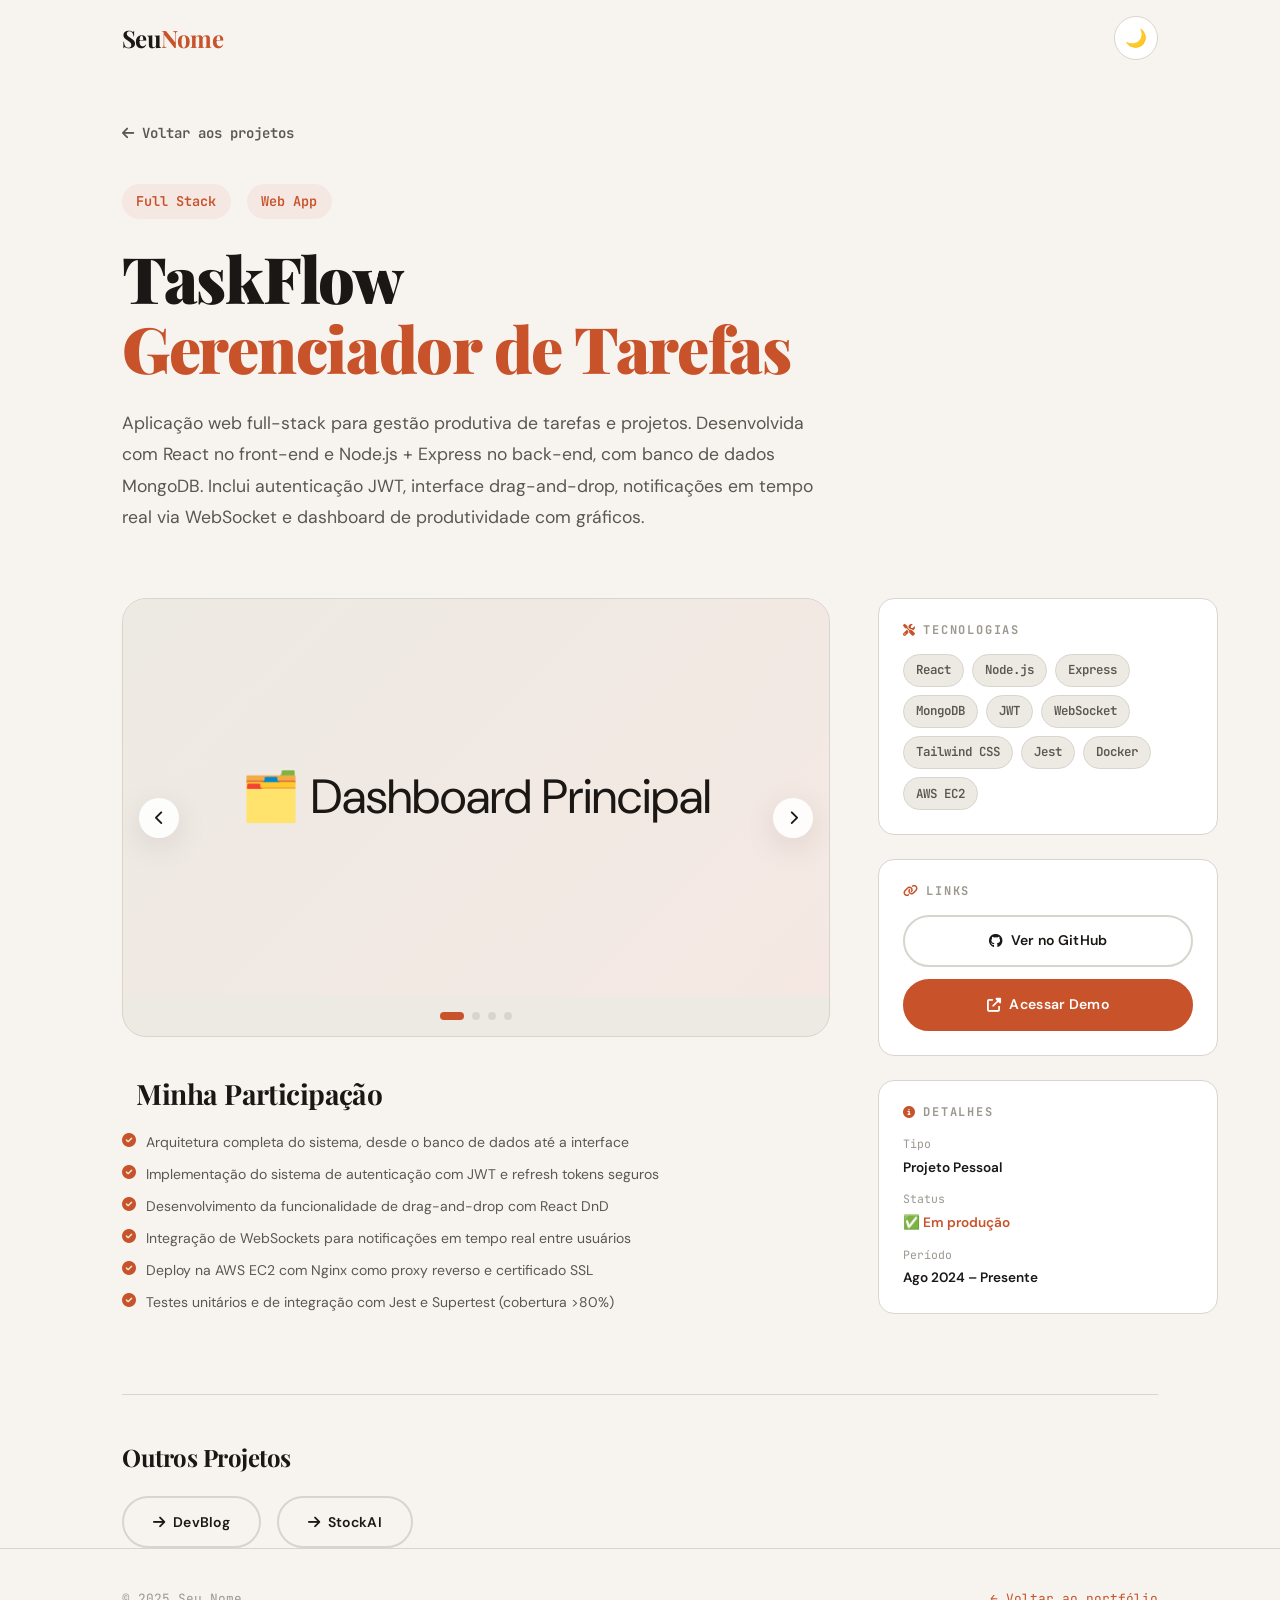
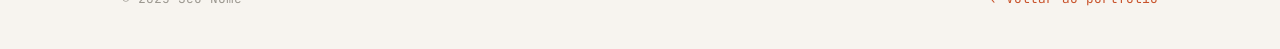
==== projeto1.html @ 556196b5 "Insert File" ====
<!DOCTYPE html>
<html lang="pt-BR" data-theme="light">
<head>
  <meta charset="UTF-8" />
  <meta name="viewport" content="width=device-width, initial-scale=1.0" />
  <title>TaskFlow | Seu Nome</title>
  <meta name="description" content="TaskFlow — gerenciador de tarefas full-stack com React e Node.js" />

  <link rel="icon" href="data:image/svg+xml,<svg xmlns='http://www.w3.org/2000/svg' viewBox='0 0 100 100'><text y='.9em' font-size='90'>👨‍💻</text></svg>" />
  <link rel="manifest" href="manifest.json" />
  <meta name="theme-color" content="#C8522A" />

  <link rel="preconnect" href="https://fonts.googleapis.com" />
  <link rel="preconnect" href="https://fonts.gstatic.com" crossorigin />
  <link href="https://fonts.googleapis.com/css2?family=Playfair+Display:wght@400;700;900&family=DM+Sans:wght@300;400;500;600&family=JetBrains+Mono:wght@400;500&display=swap" rel="stylesheet" />
  <link rel="stylesheet" href="https://cdnjs.cloudflare.com/ajax/libs/font-awesome/6.5.0/css/all.min.css" />
  <link rel="stylesheet" href="css/style.css" />
</head>
<body>

  <!-- HEADER -->
  <header class="site-header" role="banner">
    <div class="container">
      <div class="header-inner">
        <a href="index.html" class="logo">Seu<span>Nome</span></a>
        <div class="header-controls">
          <button class="theme-toggle" id="theme-toggle" aria-label="Alternar tema">🌙</button>
        </div>
      </div>
    </div>
  </header>

  <main>
    <div class="project-page">
      <div class="container">

        <!-- BACK -->
        <a href="index.html#projetos" class="back-btn">
          <i class="fas fa-arrow-left"></i> Voltar aos projetos
        </a>

        <!-- HERO PROJETO -->
        <div class="project-hero reveal">
          <div class="project-meta">
            <span class="project-tag" style="font-size:0.85rem;padding:0.4rem 0.9rem;">Full Stack</span>
            <span class="project-tag" style="font-size:0.85rem;padding:0.4rem 0.9rem;">Web App</span>
          </div>
          <h1 class="project-page-title">TaskFlow<br /><span style="color:var(--accent)">Gerenciador de Tarefas</span></h1>
          <p class="project-description">
            Aplicação web full-stack para gestão produtiva de tarefas e projetos. Desenvolvida com React no front-end e Node.js + Express no back-end, com banco de dados MongoDB. Inclui autenticação JWT, interface drag-and-drop, notificações em tempo real via WebSocket e dashboard de produtividade com gráficos.
          </p>
        </div>

        <!-- CONTENT LAYOUT -->
        <div class="project-content">

          <div class="project-main">

            <!-- CAROUSEL DE SCREENSHOTS -->
            <div class="carousel reveal" aria-label="Screenshots do projeto">
              <div class="carousel-track">
                <div class="carousel-slide">🗂️ Dashboard Principal</div>
                <div class="carousel-slide" style="background:linear-gradient(135deg,#1C1A18,#2A1F1A);">📋 Lista de Tarefas</div>
                <div class="carousel-slide" style="background:linear-gradient(135deg,#F0EDE8,#F5E8E3);">📊 Relatórios</div>
                <div class="carousel-slide" style="background:linear-gradient(135deg,#121010,#221F1C);">👤 Perfil do Usuário</div>
              </div>

              <button class="carousel-btn prev" aria-label="Slide anterior">
                <i class="fas fa-chevron-left"></i>
              </button>
              <button class="carousel-btn next" aria-label="Próximo slide">
                <i class="fas fa-chevron-right"></i>
              </button>
              <div class="carousel-dots" aria-label="Navegação de slides"></div>
            </div>

            <!-- MINHA PARTICIPAÇÃO -->
            <div class="reveal reveal-delay-1">
              <h2 style="font-family:var(--font-display);font-size:1.75rem;margin-bottom:1.25rem;">
                <i class="fas fa-user-code" style="color:var(--accent);margin-right:0.5rem;"></i>
                Minha Participação
              </h2>
              <ul class="participation-list">
                <li class="participation-item">
                  <i class="fas fa-check-circle"></i>
                  Arquitetura completa do sistema, desde o banco de dados até a interface
                </li>
                <li class="participation-item">
                  <i class="fas fa-check-circle"></i>
                  Implementação do sistema de autenticação com JWT e refresh tokens seguros
                </li>
                <li class="participation-item">
                  <i class="fas fa-check-circle"></i>
                  Desenvolvimento da funcionalidade de drag-and-drop com React DnD
                </li>
                <li class="participation-item">
                  <i class="fas fa-check-circle"></i>
                  Integração de WebSockets para notificações em tempo real entre usuários
                </li>
                <li class="participation-item">
                  <i class="fas fa-check-circle"></i>
                  Deploy na AWS EC2 com Nginx como proxy reverso e certificado SSL
                </li>
                <li class="participation-item">
                  <i class="fas fa-check-circle"></i>
                  Testes unitários e de integração com Jest e Supertest (cobertura >80%)
                </li>
              </ul>
            </div>

          </div>

          <!-- SIDEBAR -->
          <aside class="project-sidebar">

            <div class="sidebar-card reveal reveal-delay-1">
              <h3><i class="fas fa-tools" style="margin-right:0.4rem;color:var(--accent);"></i>Tecnologias</h3>
              <div class="tech-badges">
                <span class="tech-badge">React</span>
                <span class="tech-badge">Node.js</span>
                <span class="tech-badge">Express</span>
                <span class="tech-badge">MongoDB</span>
                <span class="tech-badge">JWT</span>
                <span class="tech-badge">WebSocket</span>
                <span class="tech-badge">Tailwind CSS</span>
                <span class="tech-badge">Jest</span>
                <span class="tech-badge">Docker</span>
                <span class="tech-badge">AWS EC2</span>
              </div>
            </div>

            <div class="sidebar-card reveal reveal-delay-2">
              <h3><i class="fas fa-link" style="margin-right:0.4rem;color:var(--accent);"></i>Links</h3>
              <div class="project-action-links">
                <a href="https://github.com/seuusername/taskflow" target="_blank" rel="noopener" class="btn btn-outline" style="justify-content:center;">
                  <i class="fab fa-github"></i> Ver no GitHub
                </a>
                <a href="https://taskflow-demo.vercel.app" target="_blank" rel="noopener" class="btn btn-primary" style="justify-content:center;">
                  <i class="fas fa-external-link-alt"></i> Acessar Demo
                </a>
              </div>
            </div>

            <div class="sidebar-card reveal reveal-delay-3">
              <h3><i class="fas fa-info-circle" style="margin-right:0.4rem;color:var(--accent);"></i>Detalhes</h3>
              <div style="display:flex;flex-direction:column;gap:0.75rem;">
                <div style="font-size:0.85rem;">
                  <span style="color:var(--text-muted);font-family:var(--font-mono);display:block;font-size:0.72rem;margin-bottom:0.2rem;">Tipo</span>
                  <span style="font-weight:600;">Projeto Pessoal</span>
                </div>
                <div style="font-size:0.85rem;">
                  <span style="color:var(--text-muted);font-family:var(--font-mono);display:block;font-size:0.72rem;margin-bottom:0.2rem;">Status</span>
                  <span style="font-weight:600;color:var(--accent);">✅ Em produção</span>
                </div>
                <div style="font-size:0.85rem;">
                  <span style="color:var(--text-muted);font-family:var(--font-mono);display:block;font-size:0.72rem;margin-bottom:0.2rem;">Período</span>
                  <span style="font-weight:600;">Ago 2024 – Presente</span>
                </div>
              </div>
            </div>

          </aside>

        </div>

        <!-- OUTROS PROJETOS -->
        <div style="margin-top:5rem;padding-top:3rem;border-top:1px solid var(--border);" class="reveal">
          <h2 style="font-family:var(--font-display);font-size:1.5rem;margin-bottom:1.5rem;">Outros Projetos</h2>
          <div style="display:flex;gap:1rem;flex-wrap:wrap;">
            <a href="projeto2.html" class="btn btn-outline">
              <i class="fas fa-arrow-right"></i> DevBlog
            </a>
            <a href="projeto3.html" class="btn btn-outline">
              <i class="fas fa-arrow-right"></i> StockAI
            </a>
          </div>
        </div>

      </div>
    </div>
  </main>

  <footer class="site-footer">
    <div class="container">
      <div class="footer-inner">
        <p class="footer-copy">© 2025 Seu Nome</p>
        <a href="index.html" class="footer-copy" style="color:var(--accent);">← Voltar ao portfólio</a>
      </div>
    </div>
  </footer>

  <button class="scroll-top" id="scroll-top" aria-label="Voltar ao topo">
    <i class="fas fa-arrow-up"></i>
  </button>

  <script src="js/main.js"></script>
</body>
</html>
---- css/style.css ----
/* ============================================
   PORTFOLIO - CSS3 PURO - SEM FRAMEWORKS
   ============================================ */

/* --- GOOGLE FONTS --- */
@import url('https://fonts.googleapis.com/css2?family=Playfair+Display:wght@400;700;900&family=DM+Sans:wght@300;400;500;600&family=JetBrains+Mono:wght@400;500&display=swap');

/* --- CSS CUSTOM PROPERTIES --- */
:root {
  /* Light Mode */
  --bg-primary: #F7F4EF;
  --bg-secondary: #EDEAE3;
  --bg-card: #FFFFFF;
  --text-primary: #1A1714;
  --text-secondary: #5C5650;
  --text-muted: #9C9890;
  --accent: #C8522A;
  --accent-light: #E8734A;
  --accent-ultra-light: #F5E8E3;
  --border: #D8D4CE;
  --shadow-sm: 0 2px 8px rgba(26,23,20,0.06);
  --shadow-md: 0 8px 32px rgba(26,23,20,0.10);
  --shadow-lg: 0 24px 64px rgba(26,23,20,0.14);

  /* Typography */
  --font-display: 'Playfair Display', Georgia, serif;
  --font-body: 'DM Sans', system-ui, sans-serif;
  --font-mono: 'JetBrains Mono', 'Courier New', monospace;

  /* Spacing */
  --space-xs: 0.5rem;
  --space-sm: 1rem;
  --space-md: 2rem;
  --space-lg: 4rem;
  --space-xl: 8rem;

  /* Radius */
  --radius-sm: 8px;
  --radius-md: 16px;
  --radius-lg: 24px;
  --radius-full: 9999px;

  /* Transitions */
  --transition-fast: 150ms cubic-bezier(0.4, 0, 0.2, 1);
  --transition-mid: 300ms cubic-bezier(0.4, 0, 0.2, 1);
  --transition-slow: 600ms cubic-bezier(0.4, 0, 0.2, 1);
}

/* --- DARK MODE --- */
[data-theme="dark"] {
  --bg-primary: #121010;
  --bg-secondary: #1C1A18;
  --bg-card: #221F1C;
  --text-primary: #F0EDE8;
  --text-secondary: #A8A49E;
  --text-muted: #686460;
  --accent: #E8734A;
  --accent-light: #F09070;
  --accent-ultra-light: #2A1F1A;
  --border: #302C28;
  --shadow-sm: 0 2px 8px rgba(0,0,0,0.3);
  --shadow-md: 0 8px 32px rgba(0,0,0,0.4);
  --shadow-lg: 0 24px 64px rgba(0,0,0,0.5);
}

/* --- RESET --- */
*, *::before, *::after {
  box-sizing: border-box;
  margin: 0;
  padding: 0;
}

html {
  scroll-behavior: smooth;
  font-size: 16px;
}

body {
  font-family: var(--font-body);
  background-color: var(--bg-primary);
  color: var(--text-primary);
  line-height: 1.6;
  transition: background-color var(--transition-mid), color var(--transition-mid);
  overflow-x: hidden;
}

img {
  max-width: 100%;
  height: auto;
  display: block;
}

a {
  color: inherit;
  text-decoration: none;
}

ul { list-style: none; }

/* --- TYPOGRAPHY --- */
h1, h2, h3, h4 {
  font-family: var(--font-display);
  line-height: 1.2;
  letter-spacing: -0.02em;
}

/* --- LAYOUT UTILITIES --- */
.container {
  width: 100%;
  max-width: 1100px;
  margin: 0 auto;
  padding: 0 var(--space-md);
}

.section {
  padding: var(--space-xl) 0;
}

/* --- SCROLL REVEAL ANIMATION --- */
.reveal {
  opacity: 0;
  transform: translateY(40px);
  transition: opacity 0.7s cubic-bezier(0.4,0,0.2,1), transform 0.7s cubic-bezier(0.4,0,0.2,1);
}
.reveal.visible {
  opacity: 1;
  transform: translateY(0);
}
.reveal-delay-1 { transition-delay: 0.1s; }
.reveal-delay-2 { transition-delay: 0.2s; }
.reveal-delay-3 { transition-delay: 0.3s; }
.reveal-delay-4 { transition-delay: 0.4s; }

/* ============================================
   HEADER / NAV
   ============================================ */
.site-header {
  position: fixed;
  top: 0;
  left: 0;
  right: 0;
  z-index: 1000;
  padding: 1rem 0;
  transition: all var(--transition-mid);
}

.site-header.scrolled {
  background: var(--bg-primary);
  border-bottom: 1px solid var(--border);
  box-shadow: var(--shadow-sm);
}

.header-inner {
  display: flex;
  align-items: center;
  justify-content: space-between;
}

.logo {
  font-family: var(--font-display);
  font-size: clamp(1.2rem, 3vw, 1.5rem);
  font-weight: 700;
  color: var(--text-primary);
  letter-spacing: -0.03em;
}

.logo span {
  color: var(--accent);
}

.nav-links {
  display: flex;
  gap: 2rem;
  align-items: center;
}

.nav-links a {
  font-size: 0.875rem;
  font-weight: 500;
  color: var(--text-secondary);
  letter-spacing: 0.05em;
  text-transform: uppercase;
  transition: color var(--transition-fast);
  position: relative;
}

.nav-links a::after {
  content: '';
  position: absolute;
  bottom: -4px;
  left: 0;
  width: 0;
  height: 2px;
  background: var(--accent);
  transition: width var(--transition-mid);
}

.nav-links a:hover {
  color: var(--accent);
}

.nav-links a:hover::after {
  width: 100%;
}

.header-controls {
  display: flex;
  align-items: center;
  gap: 1rem;
}

/* --- THEME TOGGLE --- */
.theme-toggle {
  width: 44px;
  height: 44px;
  border-radius: var(--radius-full);
  border: 1px solid var(--border);
  background: var(--bg-card);
  cursor: pointer;
  display: flex;
  align-items: center;
  justify-content: center;
  font-size: 1.1rem;
  transition: all var(--transition-fast);
  color: var(--text-primary);
}

.theme-toggle:hover {
  background: var(--accent);
  border-color: var(--accent);
  color: white;
  transform: rotate(20deg);
}

/* --- HAMBURGER --- */
.hamburger {
  display: none;
  flex-direction: column;
  gap: 5px;
  cursor: pointer;
  padding: 8px;
  background: none;
  border: none;
}

.hamburger span {
  display: block;
  width: 24px;
  height: 2px;
  background: var(--text-primary);
  border-radius: 2px;
  transition: all var(--transition-mid);
}

.hamburger.active span:nth-child(1) {
  transform: translateY(7px) rotate(45deg);
}
.hamburger.active span:nth-child(2) {
  opacity: 0;
  transform: scaleX(0);
}
.hamburger.active span:nth-child(3) {
  transform: translateY(-7px) rotate(-45deg);
}

/* --- MOBILE NAV --- */
.mobile-nav {
  display: none;
  position: fixed;
  top: 0;
  left: 0;
  right: 0;
  bottom: 0;
  background: var(--bg-primary);
  z-index: 999;
  flex-direction: column;
  align-items: center;
  justify-content: center;
  gap: 2.5rem;
  transform: translateX(100%);
  transition: transform var(--transition-mid);
}

.mobile-nav.open {
  transform: translateX(0);
}

.mobile-nav a {
  font-family: var(--font-display);
  font-size: clamp(2rem, 8vw, 3.5rem);
  font-weight: 700;
  color: var(--text-primary);
  transition: color var(--transition-fast);
}

.mobile-nav a:hover {
  color: var(--accent);
}

/* ============================================
   HERO SECTION
   ============================================ */
.hero {
  min-height: 100vh;
  display: flex;
  align-items: center;
  padding-top: 80px;
  position: relative;
  overflow: hidden;
}

.hero::before {
  content: '';
  position: absolute;
  top: -200px;
  right: -200px;
  width: 600px;
  height: 600px;
  border-radius: 50%;
  background: radial-gradient(circle, var(--accent-ultra-light) 0%, transparent 70%);
  pointer-events: none;
}

.hero-layout {
  display: grid;
  grid-template-columns: 1fr 1fr;
  gap: 4rem;
  align-items: center;
}

.hero-text {}

.hero-eyebrow {
  display: inline-flex;
  align-items: center;
  gap: 0.5rem;
  font-size: 0.8rem;
  font-weight: 600;
  letter-spacing: 0.15em;
  text-transform: uppercase;
  color: var(--accent);
  margin-bottom: 1.5rem;
  font-family: var(--font-mono);
}

.hero-eyebrow::before {
  content: '';
  display: inline-block;
  width: 32px;
  height: 2px;
  background: var(--accent);
}

.hero-name {
  font-size: clamp(2.8rem, 6vw, 5rem);
  font-weight: 900;
  line-height: 1.05;
  margin-bottom: 1.5rem;
  color: var(--text-primary);
}

.hero-name .accent-line {
  color: var(--accent);
  display: block;
}

.hero-tagline {
  font-size: clamp(1rem, 2vw, 1.2rem);
  color: var(--text-secondary);
  margin-bottom: 2.5rem;
  max-width: 480px;
  font-weight: 300;
  line-height: 1.7;
}

.hero-actions {
  display: flex;
  gap: 1rem;
  flex-wrap: wrap;
}

/* --- BUTTONS --- */
.btn {
  display: inline-flex;
  align-items: center;
  gap: 0.5rem;
  padding: 0.8rem 1.8rem;
  border-radius: var(--radius-full);
  font-family: var(--font-body);
  font-size: 0.875rem;
  font-weight: 600;
  letter-spacing: 0.02em;
  cursor: pointer;
  transition: all var(--transition-mid);
  border: 2px solid transparent;
  text-decoration: none;
}

.btn-primary {
  background: var(--accent);
  color: white;
  border-color: var(--accent);
}

.btn-primary:hover {
  background: var(--accent-light);
  border-color: var(--accent-light);
  transform: translateY(-2px);
  box-shadow: 0 8px 24px rgba(200,82,42,0.35);
}

.btn-outline {
  background: transparent;
  color: var(--text-primary);
  border-color: var(--border);
}

.btn-outline:hover {
  border-color: var(--accent);
  color: var(--accent);
  transform: translateY(-2px);
}

.btn-sm {
  padding: 0.5rem 1.2rem;
  font-size: 0.8rem;
}

/* --- HERO VISUAL --- */
.hero-visual {
  display: flex;
  justify-content: center;
  align-items: center;
}

.profile-frame {
  position: relative;
  width: 320px;
  height: 320px;
}

.profile-frame::before {
  content: '';
  position: absolute;
  inset: -12px;
  border-radius: 50%;
  border: 2px dashed var(--border);
  animation: spin-slow 20s linear infinite;
}

.profile-frame::after {
  content: '';
  position: absolute;
  top: -6px;
  right: -6px;
  width: 40px;
  height: 40px;
  border-radius: 50%;
  background: var(--accent);
}

@keyframes spin-slow {
  to { transform: rotate(360deg); }
}

.profile-img {
  width: 100%;
  height: 100%;
  border-radius: 50%;
  object-fit: cover;
  border: 4px solid var(--bg-primary);
  box-shadow: var(--shadow-lg);
}

.profile-placeholder {
  width: 100%;
  height: 100%;
  border-radius: 50%;
  background: linear-gradient(135deg, var(--accent-ultra-light), var(--bg-secondary));
  border: 4px solid var(--bg-primary);
  box-shadow: var(--shadow-lg);
  display: flex;
  align-items: center;
  justify-content: center;
  font-size: 5rem;
  color: var(--accent);
}

.github-chip {
  position: absolute;
  bottom: 10px;
  left: 50%;
  transform: translateX(-50%);
  display: flex;
  align-items: center;
  gap: 0.5rem;
  padding: 0.5rem 1rem;
  background: var(--bg-card);
  border: 1px solid var(--border);
  border-radius: var(--radius-full);
  font-size: 0.8rem;
  font-weight: 600;
  font-family: var(--font-mono);
  box-shadow: var(--shadow-md);
  white-space: nowrap;
  color: var(--text-primary);
  transition: all var(--transition-fast);
}

.github-chip:hover {
  border-color: var(--accent);
  color: var(--accent);
}

.hero-scroll {
  position: absolute;
  bottom: 2rem;
  left: 50%;
  transform: translateX(-50%);
  display: flex;
  flex-direction: column;
  align-items: center;
  gap: 0.5rem;
  font-size: 0.7rem;
  letter-spacing: 0.15em;
  text-transform: uppercase;
  color: var(--text-muted);
  font-family: var(--font-mono);
  animation: bounce 2s ease infinite;
}

.hero-scroll::after {
  content: '';
  width: 1px;
  height: 40px;
  background: linear-gradient(to bottom, var(--text-muted), transparent);
}

@keyframes bounce {
  0%, 100% { transform: translateX(-50%) translateY(0); }
  50% { transform: translateX(-50%) translateY(6px); }
}

/* ============================================
   SECTION LABELS
   ============================================ */
.section-label {
  display: flex;
  align-items: center;
  gap: 1rem;
  margin-bottom: 3rem;
}

.section-label-text {
  font-size: 0.75rem;
  font-weight: 600;
  letter-spacing: 0.2em;
  text-transform: uppercase;
  color: var(--accent);
  font-family: var(--font-mono);
}

.section-label-line {
  flex: 1;
  height: 1px;
  background: var(--border);
}

.section-title {
  font-size: clamp(2rem, 4vw, 3rem);
  font-weight: 900;
  margin-bottom: 0.75rem;
}

.section-subtitle {
  font-size: 1.05rem;
  color: var(--text-secondary);
  font-weight: 300;
}

/* ============================================
   ACADEMIC SECTION
   ============================================ */
.academic-section {
  background: var(--bg-secondary);
}

.academic-card {
  background: var(--bg-card);
  border: 1px solid var(--border);
  border-radius: var(--radius-lg);
  padding: 2.5rem;
  display: flex;
  align-items: flex-start;
  gap: 2rem;
  box-shadow: var(--shadow-sm);
  transition: all var(--transition-mid);
}

.academic-card:hover {
  box-shadow: var(--shadow-md);
  transform: translateY(-4px);
}

.academic-icon {
  flex-shrink: 0;
  width: 64px;
  height: 64px;
  background: var(--accent-ultra-light);
  border-radius: var(--radius-md);
  display: flex;
  align-items: center;
  justify-content: center;
  font-size: 1.75rem;
}

.academic-body {}

.academic-body h3 {
  font-family: var(--font-display);
  font-size: 1.5rem;
  font-weight: 700;
  margin-bottom: 0.25rem;
}

.academic-institution {
  font-size: 1rem;
  color: var(--accent);
  font-weight: 600;
  margin-bottom: 1rem;
}

.academic-meta {
  display: flex;
  gap: 1.5rem;
  flex-wrap: wrap;
}

.academic-meta-item {
  display: flex;
  align-items: center;
  gap: 0.4rem;
  font-size: 0.875rem;
  color: var(--text-secondary);
  font-family: var(--font-mono);
}

/* ============================================
   EXPERIENCE SECTION
   ============================================ */
.experience-card {
  background: var(--bg-card);
  border: 1px solid var(--border);
  border-radius: var(--radius-lg);
  padding: 2.5rem;
  box-shadow: var(--shadow-sm);
  transition: all var(--transition-mid);
  position: relative;
  overflow: hidden;
}

.experience-card::before {
  content: '';
  position: absolute;
  left: 0;
  top: 0;
  bottom: 0;
  width: 4px;
  background: var(--accent);
}

.experience-card:hover {
  box-shadow: var(--shadow-md);
  transform: translateY(-4px);
}

.exp-header {
  display: flex;
  justify-content: space-between;
  align-items: flex-start;
  margin-bottom: 0.5rem;
  flex-wrap: wrap;
  gap: 1rem;
}

.exp-company {
  font-family: var(--font-display);
  font-size: 1.5rem;
  font-weight: 700;
}

.exp-badge {
  display: inline-flex;
  align-items: center;
  gap: 0.35rem;
  padding: 0.3rem 0.8rem;
  background: var(--accent-ultra-light);
  color: var(--accent);
  border-radius: var(--radius-full);
  font-size: 0.75rem;
  font-weight: 600;
  font-family: var(--font-mono);
}

.exp-badge::before {
  content: '';
  width: 6px;
  height: 6px;
  border-radius: 50%;
  background: var(--accent);
  animation: pulse-dot 2s ease infinite;
}

@keyframes pulse-dot {
  0%, 100% { opacity: 1; transform: scale(1); }
  50% { opacity: 0.5; transform: scale(0.8); }
}

.exp-role {
  font-size: 1rem;
  color: var(--accent);
  font-weight: 600;
  margin-bottom: 0.25rem;
}

.exp-period {
  font-size: 0.8rem;
  color: var(--text-muted);
  font-family: var(--font-mono);
  margin-bottom: 1.5rem;
}

.exp-activities h4 {
  font-size: 0.75rem;
  font-weight: 700;
  letter-spacing: 0.15em;
  text-transform: uppercase;
  color: var(--text-muted);
  margin-bottom: 0.75rem;
  font-family: var(--font-mono);
}

.activity-list {
  display: flex;
  flex-direction: column;
  gap: 0.6rem;
}

.activity-item {
  display: flex;
  align-items: flex-start;
  gap: 0.75rem;
  font-size: 0.9rem;
  color: var(--text-secondary);
}

.activity-item::before {
  content: '→';
  color: var(--accent);
  flex-shrink: 0;
  font-family: var(--font-mono);
  margin-top: 0.1em;
}

/* ============================================
   COURSES SECTION
   ============================================ */
.courses-section {
  background: var(--bg-secondary);
}

.courses-grid {
  display: grid;
  grid-template-columns: repeat(auto-fill, minmax(280px, 1fr));
  gap: 1.5rem;
}

.course-card {
  background: var(--bg-card);
  border: 1px solid var(--border);
  border-radius: var(--radius-md);
  padding: 1.75rem;
  box-shadow: var(--shadow-sm);
  transition: all var(--transition-mid);
  position: relative;
  overflow: hidden;
}

.course-card::after {
  content: '';
  position: absolute;
  bottom: 0;
  left: 0;
  right: 0;
  height: 3px;
  background: linear-gradient(90deg, var(--accent), var(--accent-light));
  transform: scaleX(0);
  transform-origin: left;
  transition: transform var(--transition-mid);
}

.course-card:hover {
  box-shadow: var(--shadow-md);
  transform: translateY(-4px);
}

.course-card:hover::after {
  transform: scaleX(1);
}

.course-icon {
  font-size: 2rem;
  margin-bottom: 1rem;
}

.course-title {
  font-family: var(--font-display);
  font-size: 1.05rem;
  font-weight: 700;
  margin-bottom: 0.4rem;
  line-height: 1.3;
}

.course-institution {
  font-size: 0.8rem;
  color: var(--accent);
  font-weight: 600;
  font-family: var(--font-mono);
  margin-bottom: 0.5rem;
}

.course-year {
  font-size: 0.75rem;
  color: var(--text-muted);
  font-family: var(--font-mono);
}

.course-hours {
  display: inline-block;
  margin-top: 0.75rem;
  padding: 0.2rem 0.6rem;
  background: var(--accent-ultra-light);
  color: var(--accent);
  border-radius: var(--radius-full);
  font-size: 0.72rem;
  font-weight: 600;
  font-family: var(--font-mono);
}

/* ============================================
   LANGUAGES SECTION
   ============================================ */
.languages-grid {
  display: grid;
  grid-template-columns: repeat(auto-fill, minmax(200px, 1fr));
  gap: 1.25rem;
}

.lang-card {
  background: var(--bg-card);
  border: 1px solid var(--border);
  border-radius: var(--radius-md);
  padding: 1.5rem;
  display: flex;
  align-items: center;
  gap: 1rem;
  box-shadow: var(--shadow-sm);
  transition: all var(--transition-mid);
}

.lang-card:hover {
  border-color: var(--accent);
  transform: translateY(-3px);
  box-shadow: var(--shadow-md);
}

.lang-flag {
  font-size: 2rem;
  flex-shrink: 0;
}

.lang-info {}

.lang-name {
  font-weight: 700;
  font-size: 0.95rem;
  margin-bottom: 0.2rem;
}

.lang-level {
  font-size: 0.75rem;
  color: var(--text-secondary);
  font-family: var(--font-mono);
}

.lang-bar-wrap {
  margin-top: 0.5rem;
  height: 4px;
  background: var(--border);
  border-radius: var(--radius-full);
  overflow: hidden;
}

.lang-bar {
  height: 100%;
  background: var(--accent);
  border-radius: var(--radius-full);
  width: 0;
  transition: width 1.2s cubic-bezier(0.4, 0, 0.2, 1);
}

/* ============================================
   PROJECTS SECTION
   ============================================ */
.projects-section {
  background: var(--bg-secondary);
}

.projects-grid {
  display: grid;
  grid-template-columns: repeat(auto-fill, minmax(320px, 1fr));
  gap: 1.75rem;
}

.project-card {
  background: var(--bg-card);
  border: 1px solid var(--border);
  border-radius: var(--radius-lg);
  overflow: hidden;
  box-shadow: var(--shadow-sm);
  transition: all var(--transition-mid);
  cursor: pointer;
  text-decoration: none;
  color: inherit;
  display: block;
}

.project-card:hover {
  box-shadow: var(--shadow-lg);
  transform: translateY(-6px);
}

.project-thumb {
  width: 100%;
  height: 200px;
  background: linear-gradient(135deg, var(--bg-secondary) 0%, var(--accent-ultra-light) 100%);
  display: flex;
  align-items: center;
  justify-content: center;
  font-size: 4rem;
  position: relative;
  overflow: hidden;
}

.project-thumb img {
  width: 100%;
  height: 100%;
  object-fit: cover;
  transition: transform var(--transition-slow);
}

.project-card:hover .project-thumb img {
  transform: scale(1.05);
}

.project-overlay {
  position: absolute;
  inset: 0;
  background: rgba(200,82,42,0.85);
  display: flex;
  align-items: center;
  justify-content: center;
  gap: 1rem;
  opacity: 0;
  transition: opacity var(--transition-mid);
}

.project-card:hover .project-overlay {
  opacity: 1;
}

.project-overlay-btn {
  padding: 0.5rem 1.2rem;
  background: white;
  color: var(--accent);
  border-radius: var(--radius-full);
  font-size: 0.8rem;
  font-weight: 700;
}

.project-body {
  padding: 1.5rem;
}

.project-tags {
  display: flex;
  flex-wrap: wrap;
  gap: 0.4rem;
  margin-bottom: 0.75rem;
}

.project-tag {
  padding: 0.2rem 0.6rem;
  background: var(--accent-ultra-light);
  color: var(--accent);
  border-radius: var(--radius-full);
  font-size: 0.7rem;
  font-weight: 600;
  font-family: var(--font-mono);
}

.project-title {
  font-family: var(--font-display);
  font-size: 1.2rem;
  font-weight: 700;
  margin-bottom: 0.5rem;
  line-height: 1.3;
}

.project-desc {
  font-size: 0.875rem;
  color: var(--text-secondary);
  line-height: 1.6;
}

.project-footer {
  padding: 1rem 1.5rem;
  border-top: 1px solid var(--border);
  display: flex;
  align-items: center;
  justify-content: space-between;
}

.project-links {
  display: flex;
  gap: 0.75rem;
}

.project-link {
  display: flex;
  align-items: center;
  gap: 0.3rem;
  font-size: 0.78rem;
  font-weight: 600;
  color: var(--text-secondary);
  transition: color var(--transition-fast);
}

.project-link:hover {
  color: var(--accent);
}

.project-arrow {
  font-size: 1.2rem;
  color: var(--accent);
  transition: transform var(--transition-mid);
}

.project-card:hover .project-arrow {
  transform: translateX(4px);
}

/* ============================================
   CONTACT SECTION
   ============================================ */
.contact-layout {
  display: grid;
  grid-template-columns: 1fr 1fr;
  gap: 4rem;
  align-items: start;
}

.contact-info h2 {
  font-size: clamp(2rem, 4vw, 3rem);
  margin-bottom: 1rem;
}

.contact-info p {
  color: var(--text-secondary);
  margin-bottom: 2rem;
  font-size: 1.05rem;
  line-height: 1.7;
}

.contact-links {
  display: flex;
  flex-direction: column;
  gap: 1rem;
}

.contact-link {
  display: flex;
  align-items: center;
  gap: 1rem;
  padding: 1rem 1.25rem;
  background: var(--bg-card);
  border: 1px solid var(--border);
  border-radius: var(--radius-md);
  transition: all var(--transition-fast);
  color: var(--text-primary);
}

.contact-link:hover {
  border-color: var(--accent);
  color: var(--accent);
  transform: translateX(6px);
}

.contact-link-icon {
  width: 40px;
  height: 40px;
  background: var(--accent-ultra-light);
  border-radius: var(--radius-sm);
  display: flex;
  align-items: center;
  justify-content: center;
  font-size: 1.1rem;
  flex-shrink: 0;
}

.contact-link-text {
  font-size: 0.875rem;
  font-weight: 500;
}

/* --- CONTACT FORM --- */
.contact-form {
  background: var(--bg-card);
  border: 1px solid var(--border);
  border-radius: var(--radius-lg);
  padding: 2rem;
  box-shadow: var(--shadow-sm);
}

.form-group {
  margin-bottom: 1.25rem;
}

.form-group label {
  display: block;
  font-size: 0.8rem;
  font-weight: 600;
  letter-spacing: 0.08em;
  text-transform: uppercase;
  color: var(--text-secondary);
  margin-bottom: 0.5rem;
  font-family: var(--font-mono);
}

.form-group input,
.form-group textarea {
  width: 100%;
  padding: 0.875rem 1rem;
  background: var(--bg-primary);
  border: 1px solid var(--border);
  border-radius: var(--radius-sm);
  font-family: var(--font-body);
  font-size: 0.9rem;
  color: var(--text-primary);
  transition: border-color var(--transition-fast);
  outline: none;
}

.form-group input:focus,
.form-group textarea:focus {
  border-color: var(--accent);
}

.form-group textarea {
  height: 120px;
  resize: vertical;
}

.form-success {
  display: none;
  text-align: center;
  padding: 1rem;
  color: var(--accent);
  font-weight: 600;
}

/* ============================================
   FOOTER
   ============================================ */
.site-footer {
  border-top: 1px solid var(--border);
  padding: 2.5rem 0;
}

.footer-inner {
  display: flex;
  align-items: center;
  justify-content: space-between;
  flex-wrap: wrap;
  gap: 1rem;
}

.footer-copy {
  font-size: 0.8rem;
  color: var(--text-muted);
  font-family: var(--font-mono);
}

.footer-links {
  display: flex;
  gap: 1.5rem;
}

.footer-links a {
  font-size: 0.8rem;
  color: var(--text-muted);
  transition: color var(--transition-fast);
}

.footer-links a:hover {
  color: var(--accent);
}

/* ============================================
   SCROLL TO TOP
   ============================================ */
.scroll-top {
  position: fixed;
  bottom: 2rem;
  right: 2rem;
  width: 48px;
  height: 48px;
  background: var(--accent);
  color: white;
  border-radius: var(--radius-full);
  border: none;
  cursor: pointer;
  display: flex;
  align-items: center;
  justify-content: center;
  font-size: 1.1rem;
  box-shadow: var(--shadow-md);
  opacity: 0;
  transform: translateY(16px);
  pointer-events: none;
  transition: all var(--transition-mid);
  z-index: 999;
}

.scroll-top.visible {
  opacity: 1;
  transform: translateY(0);
  pointer-events: all;
}

.scroll-top:hover {
  background: var(--accent-light);
  transform: translateY(-3px);
}

/* ============================================
   PROJECT PAGE STYLES
   ============================================ */
.project-page {
  padding-top: 120px;
  min-height: 100vh;
}

.back-btn {
  display: inline-flex;
  align-items: center;
  gap: 0.5rem;
  font-size: 0.875rem;
  font-weight: 600;
  color: var(--text-secondary);
  margin-bottom: 2.5rem;
  transition: all var(--transition-fast);
  font-family: var(--font-mono);
}

.back-btn:hover {
  color: var(--accent);
  transform: translateX(-4px);
}

.project-hero {
  margin-bottom: 4rem;
}

.project-meta {
  display: flex;
  flex-wrap: wrap;
  gap: 1rem;
  align-items: center;
  margin-bottom: 1.5rem;
}

.project-page-title {
  font-size: clamp(2rem, 5vw, 4rem);
  font-weight: 900;
  margin-bottom: 1.5rem;
  line-height: 1.1;
}

.project-description {
  font-size: 1.1rem;
  color: var(--text-secondary);
  line-height: 1.8;
  max-width: 700px;
}

.project-content {
  display: grid;
  grid-template-columns: 1fr 340px;
  gap: 3rem;
  align-items: start;
}

.project-main {}

/* --- CAROUSEL --- */
.carousel {
  position: relative;
  border-radius: var(--radius-lg);
  overflow: hidden;
  background: var(--bg-secondary);
  border: 1px solid var(--border);
  margin-bottom: 2.5rem;
}

.carousel-track {
  display: flex;
  transition: transform var(--transition-slow);
}

.carousel-slide {
  flex-shrink: 0;
  width: 100%;
  aspect-ratio: 16/9;
  display: flex;
  align-items: center;
  justify-content: center;
  font-size: 3rem;
  background: linear-gradient(135deg, var(--bg-secondary), var(--accent-ultra-light));
}

.carousel-slide img {
  width: 100%;
  height: 100%;
  object-fit: cover;
}

.carousel-btn {
  position: absolute;
  top: 50%;
  transform: translateY(-50%);
  width: 40px;
  height: 40px;
  background: rgba(255,255,255,0.9);
  border: none;
  border-radius: 50%;
  cursor: pointer;
  display: flex;
  align-items: center;
  justify-content: center;
  font-size: 0.9rem;
  color: var(--text-primary);
  box-shadow: var(--shadow-md);
  transition: all var(--transition-fast);
}

[data-theme="dark"] .carousel-btn {
  background: rgba(34,31,28,0.9);
  color: var(--text-primary);
}

.carousel-btn:hover {
  background: var(--accent);
  color: white;
  transform: translateY(-50%) scale(1.1);
}

.carousel-btn.prev { left: 1rem; }
.carousel-btn.next { right: 1rem; }

.carousel-dots {
  display: flex;
  justify-content: center;
  gap: 0.5rem;
  padding: 1rem;
}

.carousel-dot {
  width: 8px;
  height: 8px;
  border-radius: var(--radius-full);
  background: var(--border);
  border: none;
  cursor: pointer;
  transition: all var(--transition-fast);
}

.carousel-dot.active {
  background: var(--accent);
  width: 24px;
}

/* --- PROJECT SIDEBAR --- */
.project-sidebar {
  position: sticky;
  top: 100px;
  display: flex;
  flex-direction: column;
  gap: 1.5rem;
}

.sidebar-card {
  background: var(--bg-card);
  border: 1px solid var(--border);
  border-radius: var(--radius-md);
  padding: 1.5rem;
}

.sidebar-card h3 {
  font-size: 0.75rem;
  font-weight: 700;
  letter-spacing: 0.15em;
  text-transform: uppercase;
  color: var(--text-muted);
  margin-bottom: 1rem;
  font-family: var(--font-mono);
}

.tech-badges {
  display: flex;
  flex-wrap: wrap;
  gap: 0.5rem;
}

.tech-badge {
  padding: 0.35rem 0.75rem;
  background: var(--bg-secondary);
  border: 1px solid var(--border);
  border-radius: var(--radius-full);
  font-size: 0.78rem;
  font-weight: 600;
  font-family: var(--font-mono);
  color: var(--text-secondary);
  transition: all var(--transition-fast);
}

.tech-badge:hover {
  border-color: var(--accent);
  color: var(--accent);
  background: var(--accent-ultra-light);
}

.project-action-links {
  display: flex;
  flex-direction: column;
  gap: 0.75rem;
}

.participation-list {
  display: flex;
  flex-direction: column;
  gap: 0.6rem;
}

.participation-item {
  display: flex;
  align-items: flex-start;
  gap: 0.6rem;
  font-size: 0.875rem;
  color: var(--text-secondary);
}

.participation-item i {
  color: var(--accent);
  flex-shrink: 0;
  margin-top: 0.15em;
}

/* ============================================
   COPY EMAIL BUTTON
   ============================================ */
.copy-email {
  display: inline-flex;
  align-items: center;
  gap: 0.4rem;
  font-size: 0.8rem;
  background: none;
  border: none;
  color: var(--text-muted);
  cursor: pointer;
  font-family: var(--font-mono);
  padding: 0;
  transition: color var(--transition-fast);
}

.copy-email:hover {
  color: var(--accent);
}

/* ============================================
   RESPONSIVE
   ============================================ */
@media (max-width: 900px) {
  .hero-layout {
    grid-template-columns: 1fr;
    text-align: center;
  }

  .hero-visual {
    order: -1;
  }

  .profile-frame {
    width: 220px;
    height: 220px;
  }

  .hero-eyebrow {
    justify-content: center;
  }

  .hero-actions {
    justify-content: center;
  }

  .hero-tagline {
    margin-left: auto;
    margin-right: auto;
  }

  .contact-layout {
    grid-template-columns: 1fr;
  }

  .project-content {
    grid-template-columns: 1fr;
  }

  .project-sidebar {
    position: static;
  }
}

@media (max-width: 700px) {
  .nav-links { display: none; }
  .hamburger { display: flex; }
  .mobile-nav { display: flex; }

  .section {
    padding: var(--space-lg) 0;
  }

  .academic-card {
    flex-direction: column;
  }

  .projects-grid {
    grid-template-columns: 1fr;
  }

  .courses-grid {
    grid-template-columns: 1fr;
  }

  .footer-inner {
    flex-direction: column;
    text-align: center;
  }
}

@media (max-width: 480px) {
  :root {
    --space-md: 1.25rem;
  }

  .btn {
    padding: 0.7rem 1.4rem;
  }
}

/* ============================================
   SELECTION + SCROLLBAR
   ============================================ */
::selection {
  background: var(--accent);
  color: white;
}

::-webkit-scrollbar {
  width: 6px;
}

::-webkit-scrollbar-track {
  background: var(--bg-primary);
}

::-webkit-scrollbar-thumb {
  background: var(--border);
  border-radius: 3px;
}

::-webkit-scrollbar-thumb:hover {
  background: var(--accent);
}
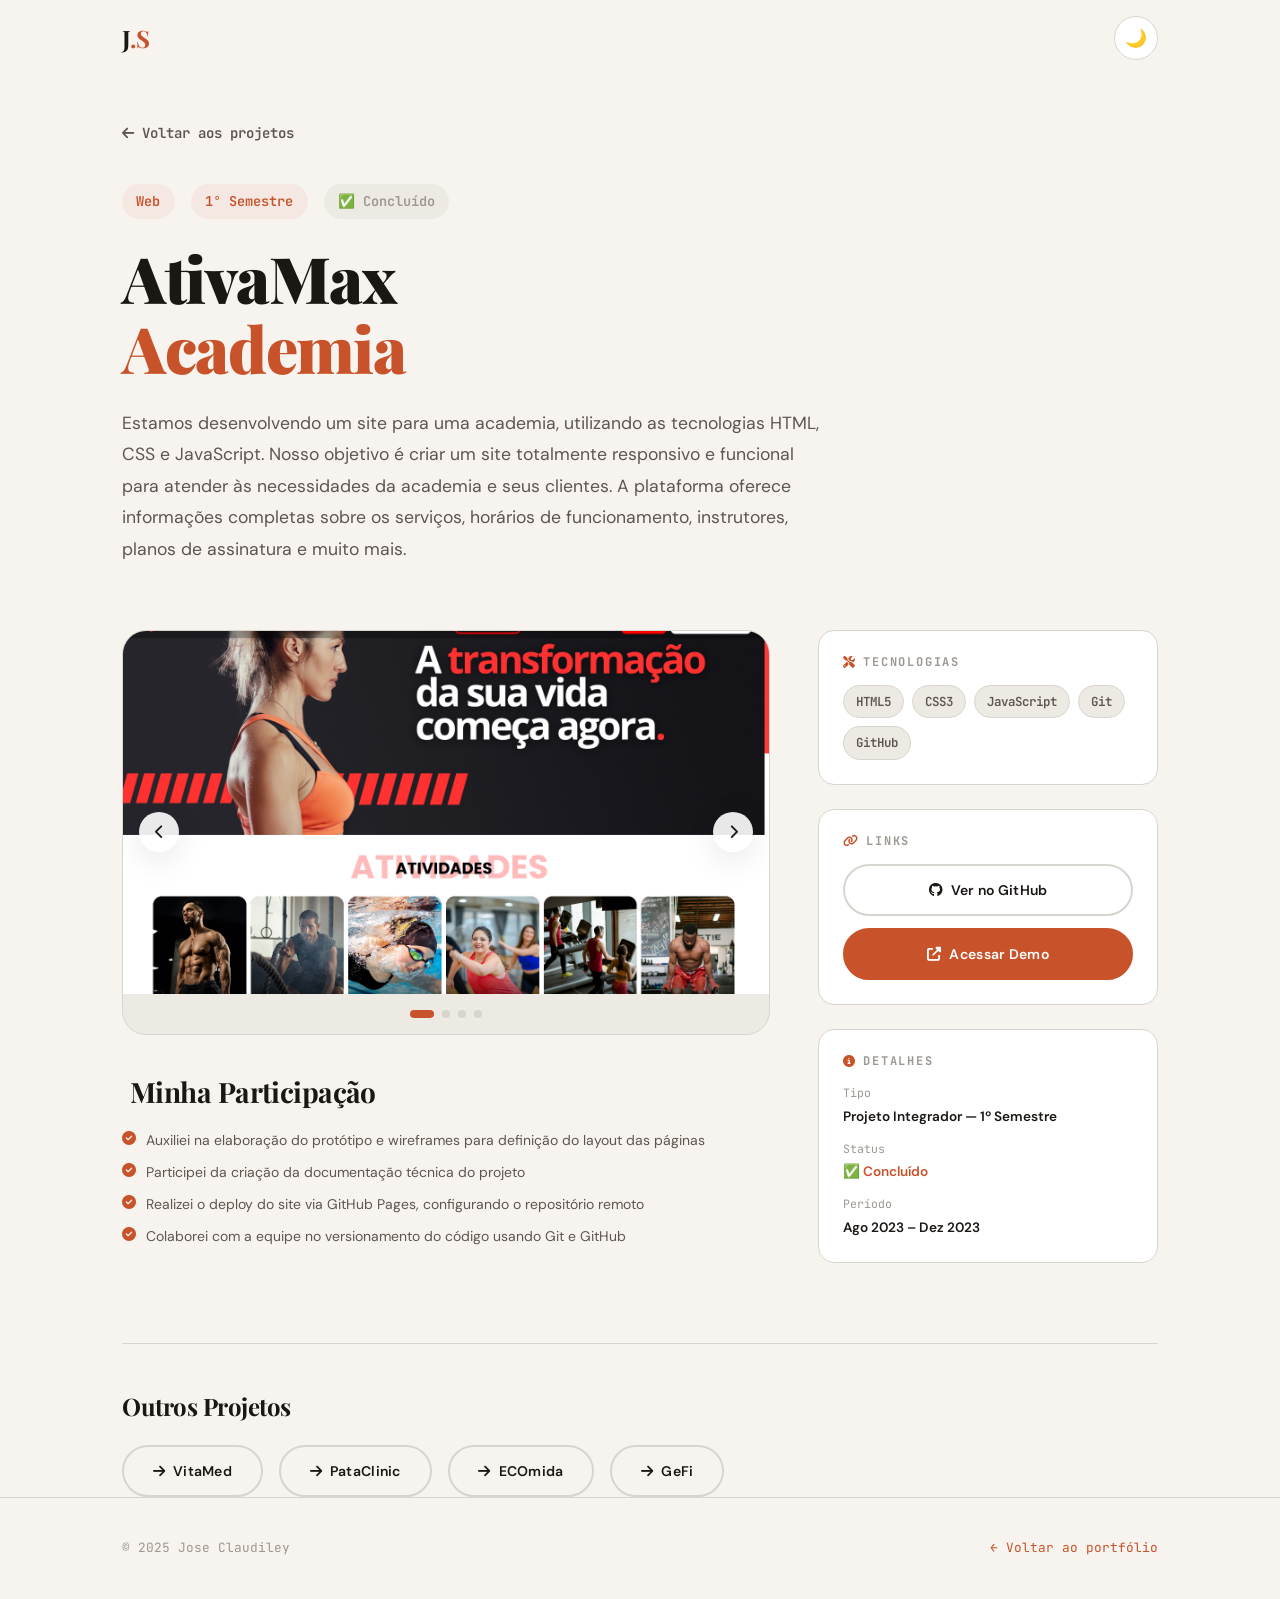
==== commit a4c4a259: "update projetos" ====
--- a/projeto1.html
+++ b/projeto1.html
@@ -3,13 +3,11 @@
 <head>
   <meta charset="UTF-8" />
   <meta name="viewport" content="width=device-width, initial-scale=1.0" />
-  <title>TaskFlow | Seu Nome</title>
-  <meta name="description" content="TaskFlow — gerenciador de tarefas full-stack com React e Node.js" />
-
+  <title>AtivaMax Academia | Portfólio</title>
+  <meta name="description" content="AtivaMax Academia — site responsivo para academia desenvolvido em HTML, CSS e JavaScript." />
   <link rel="icon" href="data:image/svg+xml,<svg xmlns='http://www.w3.org/2000/svg' viewBox='0 0 100 100'><text y='.9em' font-size='90'>👨‍💻</text></svg>" />
   <link rel="manifest" href="manifest.json" />
   <meta name="theme-color" content="#C8522A" />
-
   <link rel="preconnect" href="https://fonts.googleapis.com" />
   <link rel="preconnect" href="https://fonts.gstatic.com" crossorigin />
   <link href="https://fonts.googleapis.com/css2?family=Playfair+Display:wght@400;700;900&family=DM+Sans:wght@300;400;500;600&family=JetBrains+Mono:wght@400;500&display=swap" rel="stylesheet" />
@@ -17,12 +15,10 @@
   <link rel="stylesheet" href="css/style.css" />
 </head>
 <body>
-
-  <!-- HEADER -->
   <header class="site-header" role="banner">
     <div class="container">
       <div class="header-inner">
-        <a href="index.html" class="logo">Seu<span>Nome</span></a>
+        <a href="index.html" class="logo">J<span>.S</span></a>
         <div class="header-controls">
           <button class="theme-toggle" id="theme-toggle" aria-label="Alternar tema">🌙</button>
         </div>
@@ -33,149 +29,83 @@
   <main>
     <div class="project-page">
       <div class="container">
+        <a href="index.html#projetos" class="back-btn"><i class="fas fa-arrow-left"></i> Voltar aos projetos</a>
 
-        <!-- BACK -->
-        <a href="index.html#projetos" class="back-btn">
-          <i class="fas fa-arrow-left"></i> Voltar aos projetos
-        </a>
-
-        <!-- HERO PROJETO -->
         <div class="project-hero reveal">
           <div class="project-meta">
-            <span class="project-tag" style="font-size:0.85rem;padding:0.4rem 0.9rem;">Full Stack</span>
-            <span class="project-tag" style="font-size:0.85rem;padding:0.4rem 0.9rem;">Web App</span>
+            <span class="project-tag" style="font-size:0.85rem;padding:0.4rem 0.9rem;">Web</span>
+            <span class="project-tag" style="font-size:0.85rem;padding:0.4rem 0.9rem;">1º Semestre</span>
+            <span class="project-tag" style="font-size:0.85rem;padding:0.4rem 0.9rem;background:var(--bg-secondary);color:var(--text-muted);">✅ Concluído</span>
           </div>
-          <h1 class="project-page-title">TaskFlow<br /><span style="color:var(--accent)">Gerenciador de Tarefas</span></h1>
-          <p class="project-description">
-            Aplicação web full-stack para gestão produtiva de tarefas e projetos. Desenvolvida com React no front-end e Node.js + Express no back-end, com banco de dados MongoDB. Inclui autenticação JWT, interface drag-and-drop, notificações em tempo real via WebSocket e dashboard de produtividade com gráficos.
-          </p>
+          <h1 class="project-page-title">AtivaMax<br /><span style="color:var(--accent)">Academia</span></h1>
+          <p class="project-description">Estamos desenvolvendo um site para uma academia, utilizando as tecnologias HTML, CSS e JavaScript. Nosso objetivo é criar um site totalmente responsivo e funcional para atender às necessidades da academia e seus clientes. A plataforma oferece informações completas sobre os serviços, horários de funcionamento, instrutores, planos de assinatura e muito mais.</p>
         </div>
 
-        <!-- CONTENT LAYOUT -->
         <div class="project-content">
-
           <div class="project-main">
-
-            <!-- CAROUSEL DE SCREENSHOTS -->
-            <div class="carousel reveal" aria-label="Screenshots do projeto">
+            <div class="carousel reveal" aria-label="Screenshots do projeto AtivaMax Academia">
               <div class="carousel-track">
-                <div class="carousel-slide">🗂️ Dashboard Principal</div>
-                <div class="carousel-slide" style="background:linear-gradient(135deg,#1C1A18,#2A1F1A);">📋 Lista de Tarefas</div>
-                <div class="carousel-slide" style="background:linear-gradient(135deg,#F0EDE8,#F5E8E3);">📊 Relatórios</div>
-                <div class="carousel-slide" style="background:linear-gradient(135deg,#121010,#221F1C);">👤 Perfil do Usuário</div>
+                <div class="carousel-slide"><img src="img/projetos/projeto1.png" alt="Tela Principal" loading="lazy" onerror="this.parentElement.innerHTML='🏋️ Tela Principal'"></div>
+                <div class="carousel-slide"><img src="img/projetos/projeto1-1.png" alt="Serviços" loading="lazy" onerror="this.parentElement.innerHTML='🏋️ Serviços'"></div>
+                <div class="carousel-slide"><img src="img/projetos/projeto1-2.png" alt="Planos" loading="lazy" onerror="this.parentElement.innerHTML='🏋️ Planos'"></div>
+                <div class="carousel-slide"><img src="img/projetos/projeto1-3.png" alt="Instrutores" loading="lazy" onerror="this.parentElement.innerHTML='🏋️ Instrutores'"></div>
               </div>
-
-              <button class="carousel-btn prev" aria-label="Slide anterior">
-                <i class="fas fa-chevron-left"></i>
-              </button>
-              <button class="carousel-btn next" aria-label="Próximo slide">
-                <i class="fas fa-chevron-right"></i>
-              </button>
-              <div class="carousel-dots" aria-label="Navegação de slides"></div>
+              <button class="carousel-btn prev" aria-label="Slide anterior"><i class="fas fa-chevron-left"></i></button>
+              <button class="carousel-btn next" aria-label="Próximo slide"><i class="fas fa-chevron-right"></i></button>
+              <div class="carousel-dots"></div>
             </div>
 
-            <!-- MINHA PARTICIPAÇÃO -->
             <div class="reveal reveal-delay-1">
               <h2 style="font-family:var(--font-display);font-size:1.75rem;margin-bottom:1.25rem;">
-                <i class="fas fa-user-code" style="color:var(--accent);margin-right:0.5rem;"></i>
-                Minha Participação
+                <i class="fas fa-user-code" style="color:var(--accent);margin-right:0.5rem;"></i>Minha Participação
               </h2>
               <ul class="participation-list">
-                <li class="participation-item">
-                  <i class="fas fa-check-circle"></i>
-                  Arquitetura completa do sistema, desde o banco de dados até a interface
-                </li>
-                <li class="participation-item">
-                  <i class="fas fa-check-circle"></i>
-                  Implementação do sistema de autenticação com JWT e refresh tokens seguros
-                </li>
-                <li class="participation-item">
-                  <i class="fas fa-check-circle"></i>
-                  Desenvolvimento da funcionalidade de drag-and-drop com React DnD
-                </li>
-                <li class="participation-item">
-                  <i class="fas fa-check-circle"></i>
-                  Integração de WebSockets para notificações em tempo real entre usuários
-                </li>
-                <li class="participation-item">
-                  <i class="fas fa-check-circle"></i>
-                  Deploy na AWS EC2 com Nginx como proxy reverso e certificado SSL
-                </li>
-                <li class="participation-item">
-                  <i class="fas fa-check-circle"></i>
-                  Testes unitários e de integração com Jest e Supertest (cobertura >80%)
-                </li>
+                <li class="participation-item"><i class="fas fa-check-circle"></i>Auxiliei na elaboração do protótipo e wireframes para definição do layout das páginas</li>
+                <li class="participation-item"><i class="fas fa-check-circle"></i>Participei da criação da documentação técnica do projeto</li>
+                <li class="participation-item"><i class="fas fa-check-circle"></i>Realizei o deploy do site via GitHub Pages, configurando o repositório remoto</li>
+                <li class="participation-item"><i class="fas fa-check-circle"></i>Colaborei com a equipe no versionamento do código usando Git e GitHub</li>
               </ul>
             </div>
-
           </div>
 
-          <!-- SIDEBAR -->
           <aside class="project-sidebar">
-
             <div class="sidebar-card reveal reveal-delay-1">
               <h3><i class="fas fa-tools" style="margin-right:0.4rem;color:var(--accent);"></i>Tecnologias</h3>
               <div class="tech-badges">
-                <span class="tech-badge">React</span>
-                <span class="tech-badge">Node.js</span>
-                <span class="tech-badge">Express</span>
-                <span class="tech-badge">MongoDB</span>
-                <span class="tech-badge">JWT</span>
-                <span class="tech-badge">WebSocket</span>
-                <span class="tech-badge">Tailwind CSS</span>
-                <span class="tech-badge">Jest</span>
-                <span class="tech-badge">Docker</span>
-                <span class="tech-badge">AWS EC2</span>
+                <span class="tech-badge">HTML5</span>
+                <span class="tech-badge">CSS3</span>
+                <span class="tech-badge">JavaScript</span>
+                <span class="tech-badge">Git</span>
+                <span class="tech-badge">GitHub</span>
               </div>
             </div>
-
             <div class="sidebar-card reveal reveal-delay-2">
               <h3><i class="fas fa-link" style="margin-right:0.4rem;color:var(--accent);"></i>Links</h3>
               <div class="project-action-links">
-                <a href="https://github.com/seuusername/taskflow" target="_blank" rel="noopener" class="btn btn-outline" style="justify-content:center;">
-                  <i class="fab fa-github"></i> Ver no GitHub
-                </a>
-                <a href="https://taskflow-demo.vercel.app" target="_blank" rel="noopener" class="btn btn-primary" style="justify-content:center;">
-                  <i class="fas fa-external-link-alt"></i> Acessar Demo
-                </a>
+                <a href="https://github.com/Josec690/PI-AtivaMaxAcademia_1DSM" target="_blank" rel="noopener" class="btn btn-outline" style="justify-content:center;"><i class="fab fa-github"></i> Ver no GitHub</a>
+                <a href="https://matheus-soier.github.io/ProjetoAcademiaFatec/" target="_blank" rel="noopener" class="btn btn-primary" style="justify-content:center;"><i class="fas fa-external-link-alt"></i> Acessar Demo</a>
               </div>
             </div>
-
             <div class="sidebar-card reveal reveal-delay-3">
               <h3><i class="fas fa-info-circle" style="margin-right:0.4rem;color:var(--accent);"></i>Detalhes</h3>
               <div style="display:flex;flex-direction:column;gap:0.75rem;">
-                <div style="font-size:0.85rem;">
-                  <span style="color:var(--text-muted);font-family:var(--font-mono);display:block;font-size:0.72rem;margin-bottom:0.2rem;">Tipo</span>
-                  <span style="font-weight:600;">Projeto Pessoal</span>
-                </div>
-                <div style="font-size:0.85rem;">
-                  <span style="color:var(--text-muted);font-family:var(--font-mono);display:block;font-size:0.72rem;margin-bottom:0.2rem;">Status</span>
-                  <span style="font-weight:600;color:var(--accent);">✅ Em produção</span>
-                </div>
-                <div style="font-size:0.85rem;">
-                  <span style="color:var(--text-muted);font-family:var(--font-mono);display:block;font-size:0.72rem;margin-bottom:0.2rem;">Período</span>
-                  <span style="font-weight:600;">Ago 2024 – Presente</span>
-                </div>
+                <div style="font-size:0.85rem;"><span style="color:var(--text-muted);font-family:var(--font-mono);display:block;font-size:0.72rem;margin-bottom:0.2rem;">Tipo</span><span style="font-weight:600;">Projeto Integrador — 1º Semestre</span></div>
+                <div style="font-size:0.85rem;"><span style="color:var(--text-muted);font-family:var(--font-mono);display:block;font-size:0.72rem;margin-bottom:0.2rem;">Status</span><span style="font-weight:600;color:var(--accent);">✅ Concluído</span></div>
+                <div style="font-size:0.85rem;"><span style="color:var(--text-muted);font-family:var(--font-mono);display:block;font-size:0.72rem;margin-bottom:0.2rem;">Período</span><span style="font-weight:600;">Ago 2023 – Dez 2023</span></div>
               </div>
             </div>
-
           </aside>
-
         </div>
 
-        <!-- OUTROS PROJETOS -->
         <div style="margin-top:5rem;padding-top:3rem;border-top:1px solid var(--border);" class="reveal">
           <h2 style="font-family:var(--font-display);font-size:1.5rem;margin-bottom:1.5rem;">Outros Projetos</h2>
           <div style="display:flex;gap:1rem;flex-wrap:wrap;">
-            <a href="projeto2.html" class="btn btn-outline">
-              <i class="fas fa-arrow-right"></i> DevBlog
-            </a>
-            <a href="projeto3.html" class="btn btn-outline">
-              <i class="fas fa-arrow-right"></i> StockAI
-            </a>
+            <a href="projeto2.html" class="btn btn-outline"><i class="fas fa-arrow-right"></i> VitaMed</a>
+            <a href="projeto3.html" class="btn btn-outline"><i class="fas fa-arrow-right"></i> PataClinic</a>
+            <a href="projeto4.html" class="btn btn-outline"><i class="fas fa-arrow-right"></i> ECOmida</a>
+            <a href="projeto5.html" class="btn btn-outline"><i class="fas fa-arrow-right"></i> GeFi</a>
           </div>
         </div>
-
       </div>
     </div>
   </main>
@@ -183,16 +113,12 @@
   <footer class="site-footer">
     <div class="container">
       <div class="footer-inner">
-        <p class="footer-copy">© 2025 Seu Nome</p>
+        <p class="footer-copy">© 2025 Jose Claudiley</p>
         <a href="index.html" class="footer-copy" style="color:var(--accent);">← Voltar ao portfólio</a>
       </div>
     </div>
   </footer>
-
-  <button class="scroll-top" id="scroll-top" aria-label="Voltar ao topo">
-    <i class="fas fa-arrow-up"></i>
-  </button>
-
+  <button class="scroll-top" id="scroll-top" aria-label="Voltar ao topo"><i class="fas fa-arrow-up"></i></button>
   <script src="js/main.js"></script>
 </body>
 </html>
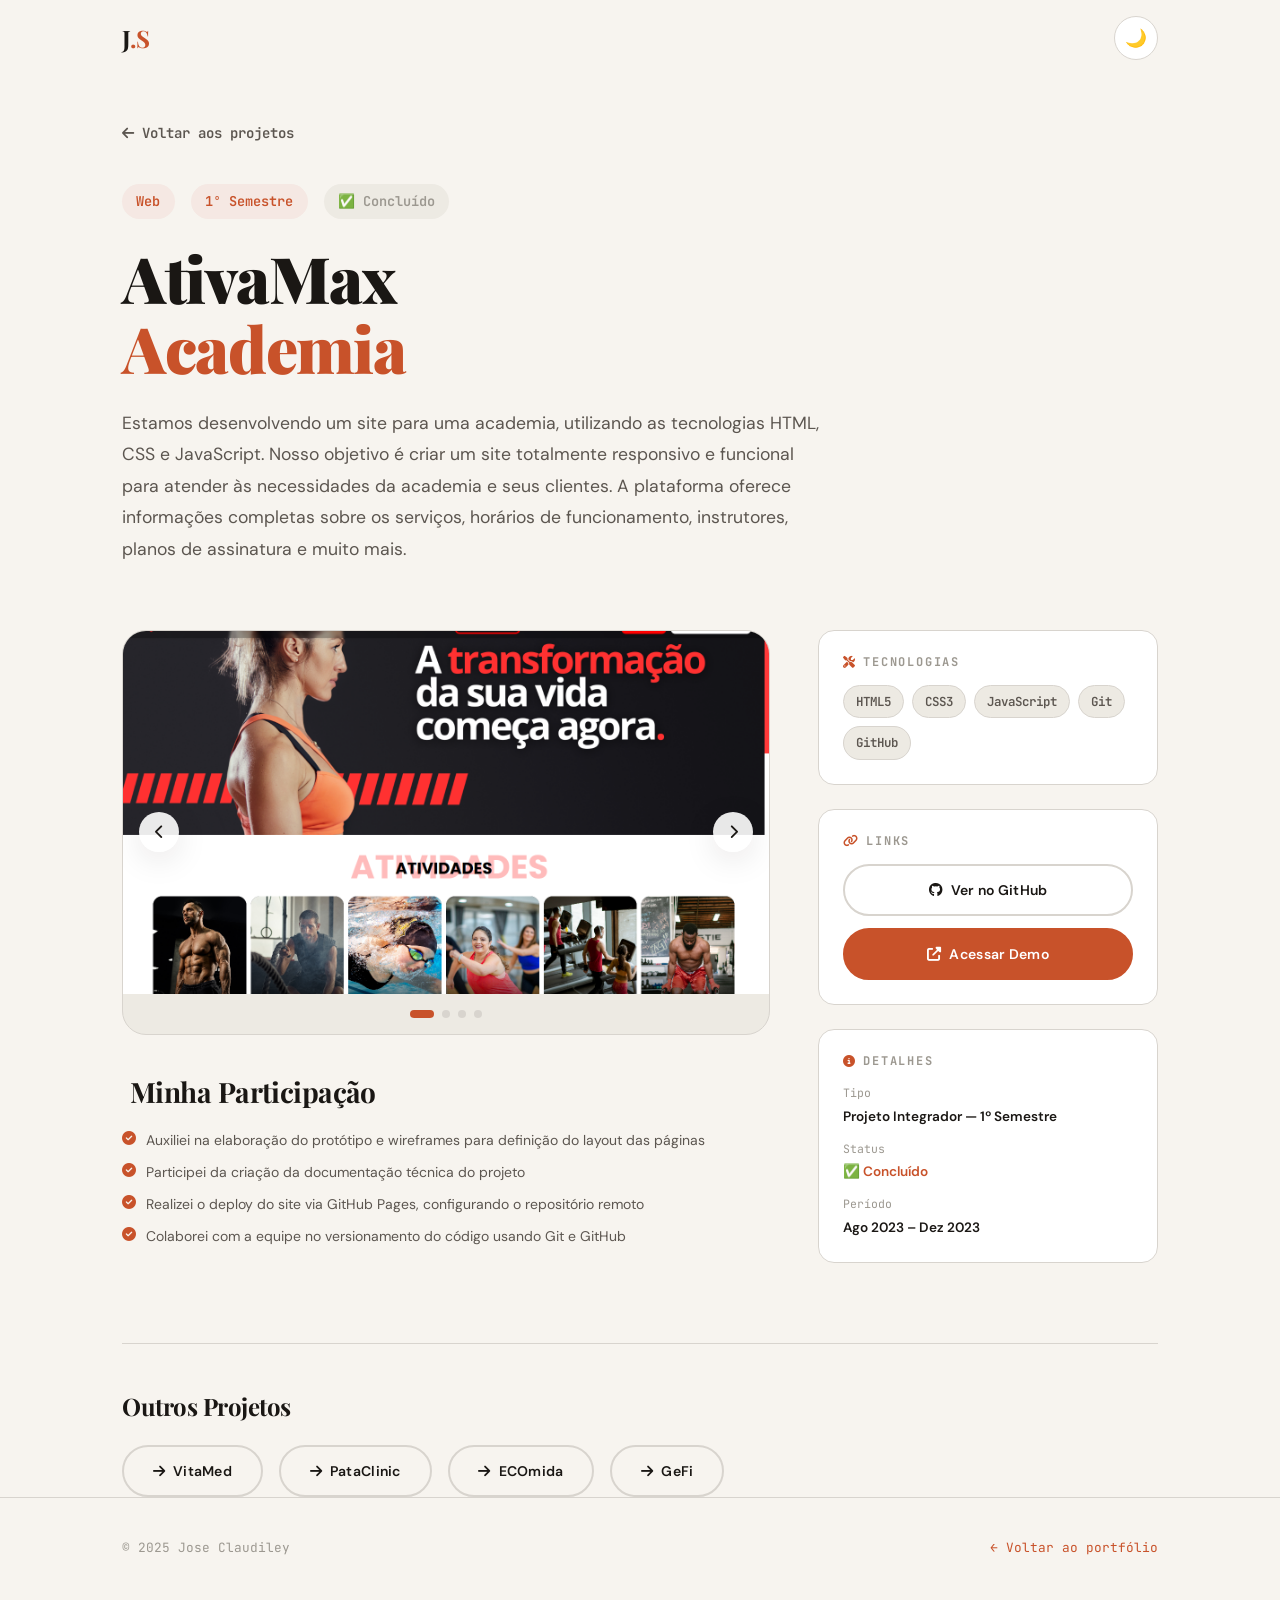
==== commit 5cbbff27: "commit update" ====
--- a/projeto1.html
+++ b/projeto1.html
@@ -13,6 +13,7 @@
   <link href="https://fonts.googleapis.com/css2?family=Playfair+Display:wght@400;700;900&family=DM+Sans:wght@300;400;500;600&family=JetBrains+Mono:wght@400;500&display=swap" rel="stylesheet" />
   <link rel="stylesheet" href="https://cdnjs.cloudflare.com/ajax/libs/font-awesome/6.5.0/css/all.min.css" />
   <link rel="stylesheet" href="css/style.css" />
+  <link rel="stylesheet" href="/css/vlibras-widget.css">
 </head>
 <body>
   <header class="site-header" role="banner">
@@ -120,5 +121,6 @@
   </footer>
   <button class="scroll-top" id="scroll-top" aria-label="Voltar ao topo"><i class="fas fa-arrow-up"></i></button>
   <script src="js/main.js"></script>
+  <script src="js/vlibras-widget.js"></script>
 </body>
 </html>
--- a/css/style.css
+++ b/css/style.css
@@ -1,11 +1,7 @@
-/* ============================================
-   PORTFOLIO - CSS3 PURO - SEM FRAMEWORKS
-   ============================================ */
-
-/* --- GOOGLE FONTS --- */
+/* GOOGLE FONTS
+ */
 @import url('https://fonts.googleapis.com/css2?family=Playfair+Display:wght@400;700;900&family=DM+Sans:wght@300;400;500;600&family=JetBrains+Mono:wght@400;500&display=swap');
 
-/* --- CSS CUSTOM PROPERTIES --- */
 :root {
   /* Light Mode */
   --bg-primary: #F7F4EF;
@@ -131,9 +127,7 @@
 .reveal-delay-3 { transition-delay: 0.3s; }
 .reveal-delay-4 { transition-delay: 0.4s; }
 
-/* ============================================
-   HEADER / NAV
-   ============================================ */
+/* HEADER */
 .site-header {
   position: fixed;
   top: 0;
@@ -297,9 +291,7 @@
   color: var(--accent);
 }
 
-/* ============================================
-   HERO SECTION
-   ============================================ */
+/* APRESENTAÇÃO */
 .hero {
   min-height: 100vh;
   display: flex;
@@ -476,6 +468,7 @@
   width: 100%;
   height: 100%;
   border-radius: 50%;
+  overflow: hidden;
   background: linear-gradient(135deg, var(--accent-ultra-light), var(--bg-secondary));
   border: 4px solid var(--bg-primary);
   box-shadow: var(--shadow-lg);
@@ -484,6 +477,12 @@
   justify-content: center;
   font-size: 5rem;
   color: var(--accent);
+}
+
+.profile-placeholder[data-fallback='true']::before {
+  content: '\f007';
+  font-family: 'Font Awesome 6 Free';
+  font-weight: 900;
 }
 
 .github-chip {
@@ -541,9 +540,8 @@
   50% { transform: translateX(-50%) translateY(6px); }
 }
 
-/* ============================================
-   SECTION LABELS
-   ============================================ */
+/* LABELS */
+
 .section-label {
   display: flex;
   align-items: center;
@@ -578,9 +576,7 @@
   font-weight: 300;
 }
 
-/* ============================================
-   ACADEMIC SECTION
-   ============================================ */
+/* ACADEMICO */
 .academic-section {
   background: var(--bg-secondary);
 }
@@ -645,9 +641,8 @@
   font-family: var(--font-mono);
 }
 
-/* ============================================
-   EXPERIENCE SECTION
-   ============================================ */
+/* EXPERIENCIA */
+
 .experience-card {
   background: var(--bg-card);
   border: 1px solid var(--border);
@@ -762,9 +757,7 @@
   margin-top: 0.1em;
 }
 
-/* ============================================
-   COURSES SECTION
-   ============================================ */
+/* CURSOS */
 .courses-section {
   background: var(--bg-secondary);
 }
@@ -847,9 +840,8 @@
   font-family: var(--font-mono);
 }
 
-/* ============================================
-   LANGUAGES SECTION
-   ============================================ */
+/* IDIOMAS */
+
 .languages-grid {
   display: grid;
   grid-template-columns: repeat(auto-fill, minmax(200px, 1fr));
@@ -909,9 +901,8 @@
   transition: width 1.2s cubic-bezier(0.4, 0, 0.2, 1);
 }
 
-/* ============================================
-   PROJECTS SECTION
-   ============================================ */
+/* PROJETOS */
+
 .projects-section {
   background: var(--bg-secondary);
 }
@@ -1060,9 +1051,8 @@
   transform: translateX(4px);
 }
 
-/* ============================================
-   CONTACT SECTION
-   ============================================ */
+/* CONTATO */
+
 .contact-layout {
   display: grid;
   grid-template-columns: 1fr 1fr;
@@ -1179,9 +1169,8 @@
   font-weight: 600;
 }
 
-/* ============================================
-   FOOTER
-   ============================================ */
+/* FOOTER */
+
 .site-footer {
   border-top: 1px solid var(--border);
   padding: 2.5rem 0;
@@ -1216,9 +1205,8 @@
   color: var(--accent);
 }
 
-/* ============================================
-   SCROLL TO TOP
-   ============================================ */
+/* SCROLL TO TOP */
+
 .scroll-top {
   position: fixed;
   bottom: 2rem;
@@ -1253,9 +1241,8 @@
   transform: translateY(-3px);
 }
 
-/* ============================================
-   PROJECT PAGE STYLES
-   ============================================ */
+/* PROJECT PAGE STYLES */
+
 .project-page {
   padding-top: 120px;
   min-height: 100vh;
@@ -1476,9 +1463,8 @@
   margin-top: 0.15em;
 }
 
-/* ============================================
-   COPY EMAIL BUTTON
-   ============================================ */
+/* BOTAO DE COPIAR EMAIL */
+
 .copy-email {
   display: inline-flex;
   align-items: center;
@@ -1497,9 +1483,8 @@
   color: var(--accent);
 }
 
-/* ============================================
-   RESPONSIVE
-   ============================================ */
+/* RESPONSIVIDADE */
+
 @media (max-width: 900px) {
   .hero-layout {
     grid-template-columns: 1fr;
@@ -1578,9 +1563,8 @@
   }
 }
 
-/* ============================================
-   SELECTION + SCROLLBAR
-   ============================================ */
+/* SELECTION + SCROLLBAR */
+
 ::selection {
   background: var(--accent);
   color: white;
--- a/css/vlibras-widget.css
+++ b/css/vlibras-widget.css
@@ -0,0 +1,11 @@
+/* VLibras — ajustes de posicionamento do widget oficial */
+
+/* Empurra o botão do VLibras para não sobrepor o botão do WhatsApp */
+[vw] {
+  display: inline-block;
+}
+
+[vw] .enabled {
+  bottom: 100px !important; /* sobe acima do botão do WhatsApp */
+  right: 20px   !important;
+}
